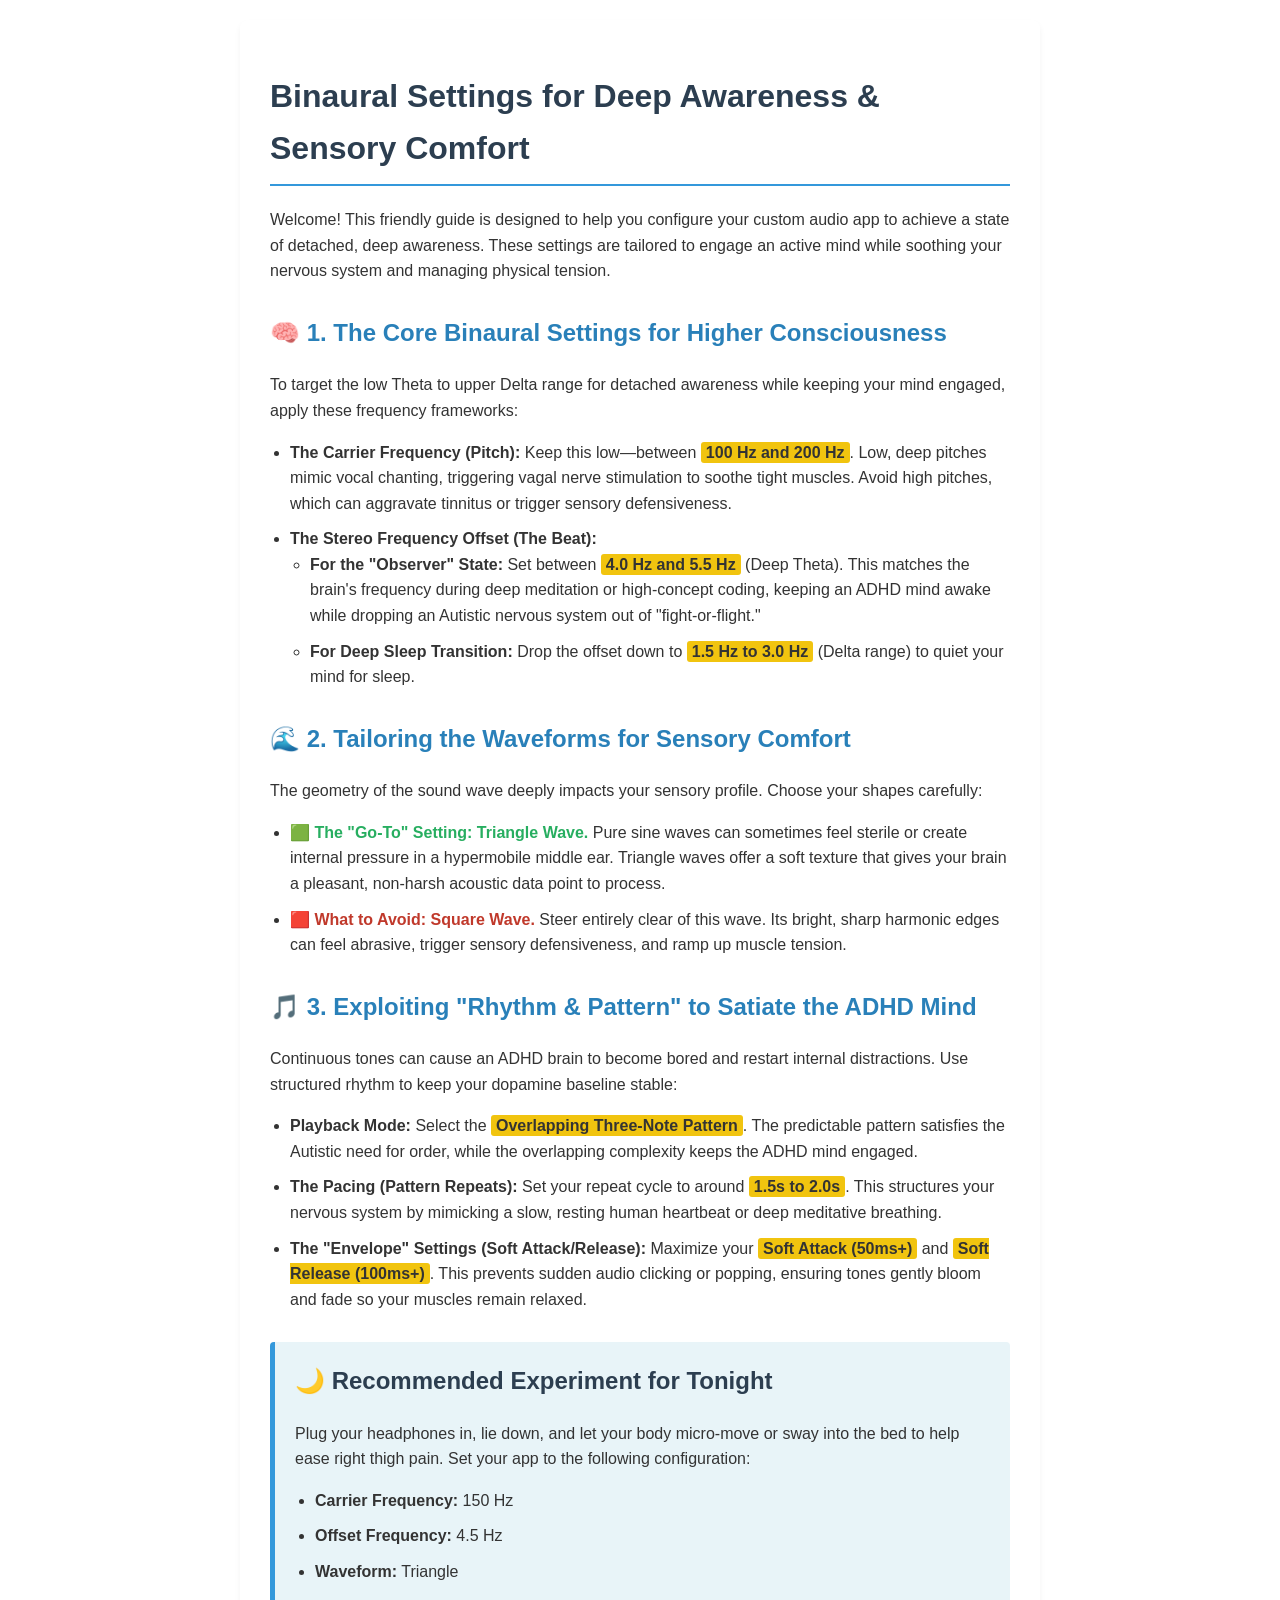
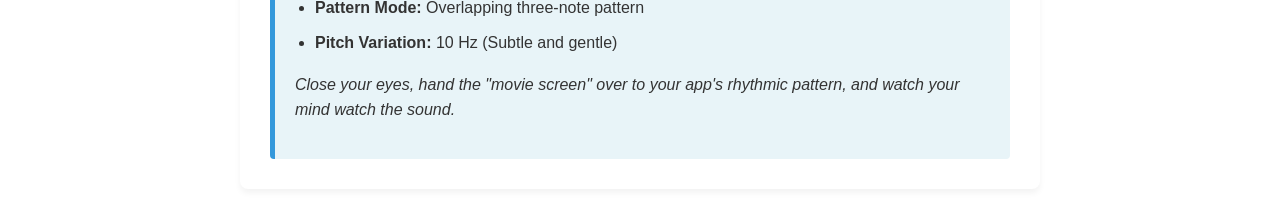
==== help.html @ 0a7e8c03 "Add files via upload" ====
<!DOCTYPE html>
<html lang="en">
<head>
    <meta charset="UTF-8">
    <meta name="viewport" content="width=device-width, initial-scale=1.0">
    <title>Binaural Audio Setup Guide</title>
    <style>
        body {
            font-family: 'Segoe UI', Tahoma, Geneva, Verdana, sans-serif;
            line-height: 1.6;
            color: #333;
            max-width: 800px;
            margin: 0 auto;
            padding: 20px;
            background-color: #f9f9fbf;
        }
        h1 {
            color: #2c3e50;
            border-bottom: 2px solid #3498db;
            padding-bottom: 10px;
        }
        h2 {
            color: #2980b9;
            margin-top: 30px;
            display: flex;
            align-items: center;
        }
        h3 {
            color: #16a085;
        }
        .container {
            background: #fff;
            padding: 30px;
            border-radius: 8px;
            box-shadow: 0 4px 6px rgba(0,0,0,0.05);
        }
        .experiment-box {
            background-color: #e8f4f8;
            border-left: 5px solid #3498db;
            padding: 20px;
            margin-top: 30px;
            border-radius: 4px;
        }
        .experiment-box h2 {
            margin-top: 0;
            color: #2c3e50;
        }
        ul {
            padding-left: 20px;
        }
        li {
            margin-bottom: 10px;
        }
        .avoid {
            color: #c0392b;
            font-weight: bold;
        }
        .go-to {
            color: #27ae60;
            font-weight: bold;
        }
        .highlight {
            background-color: #f1c40f;
            padding: 2px 5px;
            border-radius: 3px;
            font-weight: bold;
        }
    </style>
</head>
<body>

<div class="container">
    <h1>Binaural Settings for Deep Awareness & Sensory Comfort</h1>
    <p>Welcome! This friendly guide is designed to help you configure your custom audio app to achieve a state of detached, deep awareness. These settings are tailored to engage an active mind while soothing your nervous system and managing physical tension.</p>

    <h2>🧠 1. The Core Binaural Settings for Higher Consciousness</h2>
    <p>To target the low Theta to upper Delta range for detached awareness while keeping your mind engaged, apply these frequency frameworks:</p>
    <ul>
        <li><strong>The Carrier Frequency (Pitch):</strong> Keep this low—between <span class="highlight">100 Hz and 200 Hz</span>. Low, deep pitches mimic vocal chanting, triggering vagal nerve stimulation to soothe tight muscles. Avoid high pitches, which can aggravate tinnitus or trigger sensory defensiveness.</li>
        <li><strong>The Stereo Frequency Offset (The Beat):</strong> 
            <ul>
                <li><strong>For the "Observer" State:</strong> Set between <span class="highlight">4.0 Hz and 5.5 Hz</span> (Deep Theta). This matches the brain's frequency during deep meditation or high-concept coding, keeping an ADHD mind awake while dropping an Autistic nervous system out of "fight-or-flight."</li>
                <li><strong>For Deep Sleep Transition:</strong> Drop the offset down to <span class="highlight">1.5 Hz to 3.0 Hz</span> (Delta range) to quiet your mind for sleep.</li>
            </ul>
        </li>
    </ul>

    <h2>🌊 2. Tailoring the Waveforms for Sensory Comfort</h2>
    <p>The geometry of the sound wave deeply impacts your sensory profile. Choose your shapes carefully:</p>
    <ul>
        <li><span class="go-to">🟩 The "Go-To" Setting: Triangle Wave.</span> Pure sine waves can sometimes feel sterile or create internal pressure in a hypermobile middle ear. Triangle waves offer a soft texture that gives your brain a pleasant, non-harsh acoustic data point to process.</li>
        <li><span class="avoid">🟥 What to Avoid: Square Wave.</span> Steer entirely clear of this wave. Its bright, sharp harmonic edges can feel abrasive, trigger sensory defensiveness, and ramp up muscle tension.</li>
    </ul>

    <h2>🎵 3. Exploiting "Rhythm & Pattern" to Satiate the ADHD Mind</h2>
    <p>Continuous tones can cause an ADHD brain to become bored and restart internal distractions. Use structured rhythm to keep your dopamine baseline stable:</p>
    <ul>
        <li><strong>Playback Mode:</strong> Select the <span class="highlight">Overlapping Three-Note Pattern</span>. The predictable pattern satisfies the Autistic need for order, while the overlapping complexity keeps the ADHD mind engaged.</li>
        <li><strong>The Pacing (Pattern Repeats):</strong> Set your repeat cycle to around <span class="highlight">1.5s to 2.0s</span>. This structures your nervous system by mimicking a slow, resting human heartbeat or deep meditative breathing.</li>
        <li><strong>The "Envelope" Settings (Soft Attack/Release):</strong> Maximize your <span class="highlight">Soft Attack (50ms+)</span> and <span class="highlight">Soft Release (100ms+)</span>. This prevents sudden audio clicking or popping, ensuring tones gently bloom and fade so your muscles remain relaxed.</li>
    </ul>

    <div class="experiment-box">
        <h2>🌙 Recommended Experiment for Tonight</h2>
        <p>Plug your headphones in, lie down, and let your body micro-move or sway into the bed to help ease right thigh pain. Set your app to the following configuration:</p>
        <ul>
            <li><strong>Carrier Frequency:</strong> 150 Hz</li>
            <li><strong>Offset Frequency:</strong> 4.5 Hz</li>
            <li><strong>Waveform:</strong> Triangle</li>
            <li><strong>Pattern Mode:</strong> Overlapping three-note pattern</li>
            <li><strong>Pitch Variation:</strong> 10 Hz (Subtle and gentle)</li>
        </ul>
        <p><em>Close your eyes, hand the "movie screen" over to your app's rhythmic pattern, and watch your mind watch the sound.</em></p>
    </div>
</div>

</body>
</html>
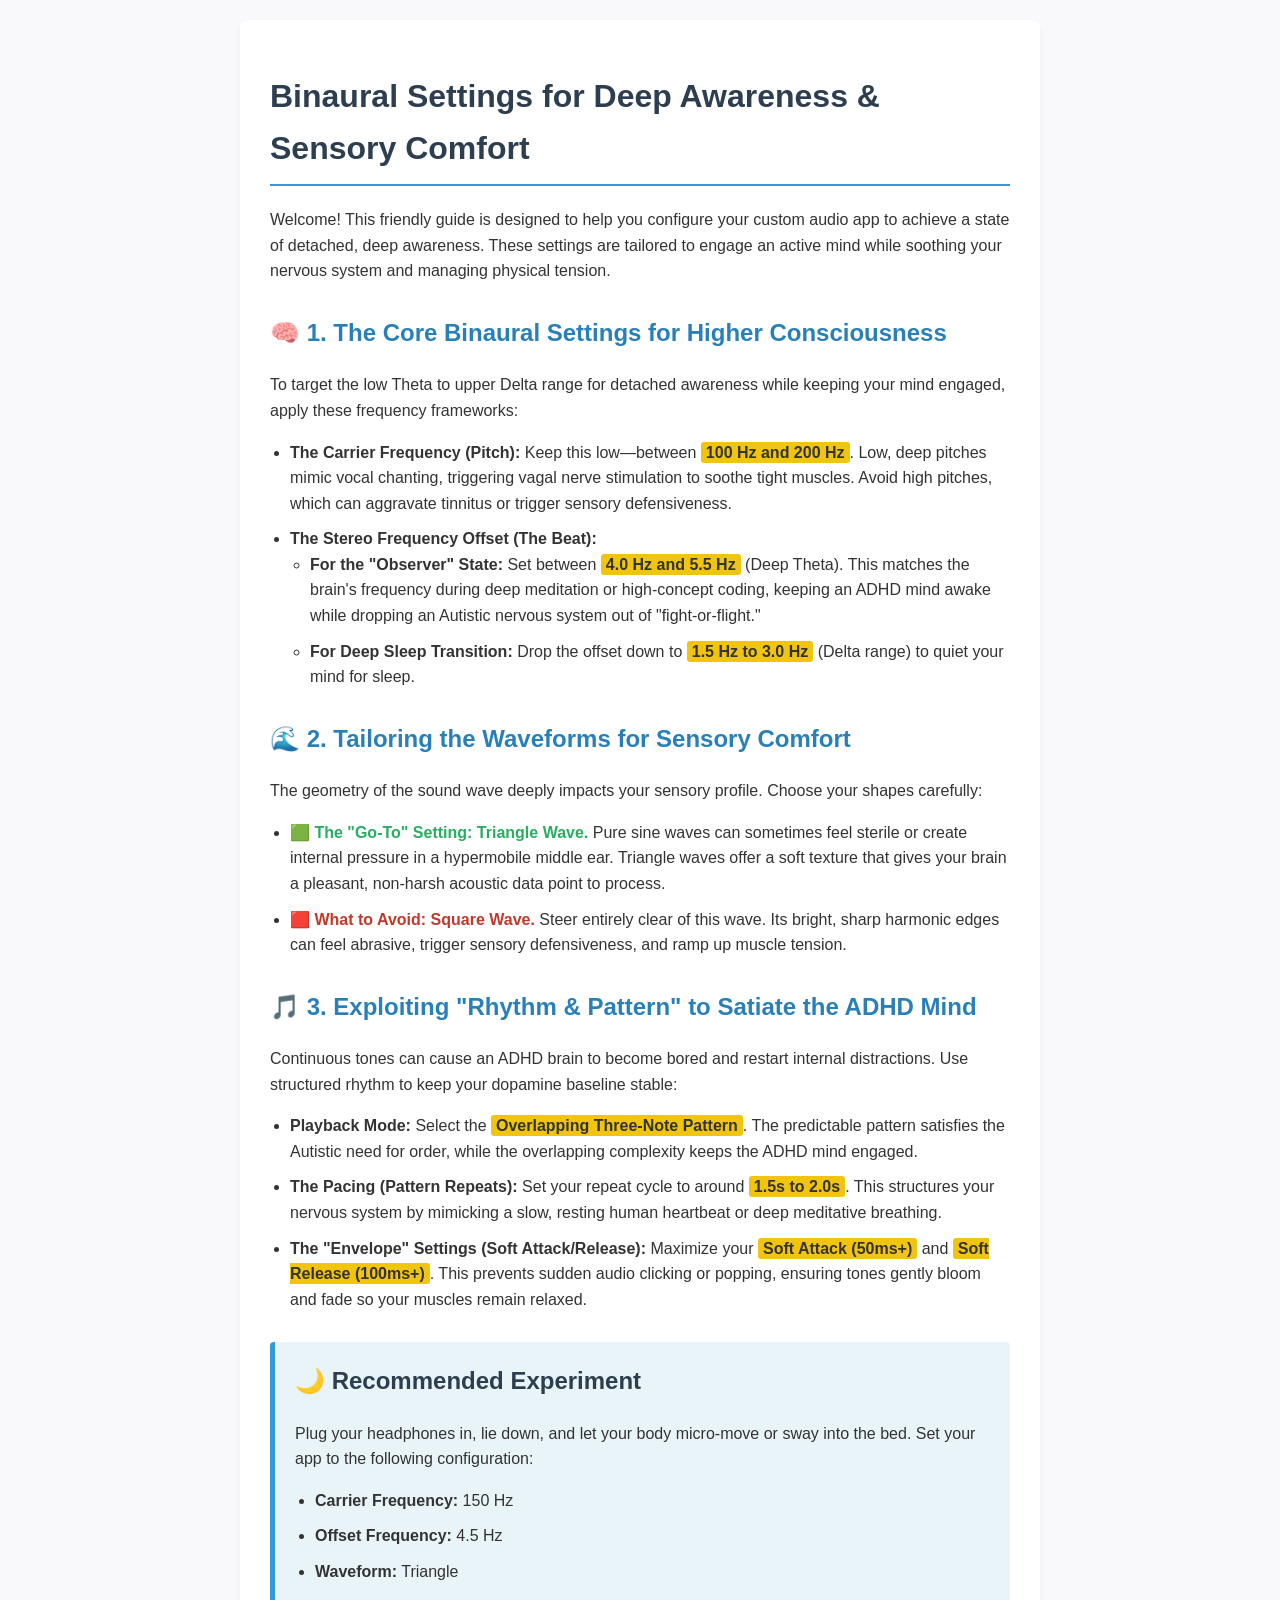
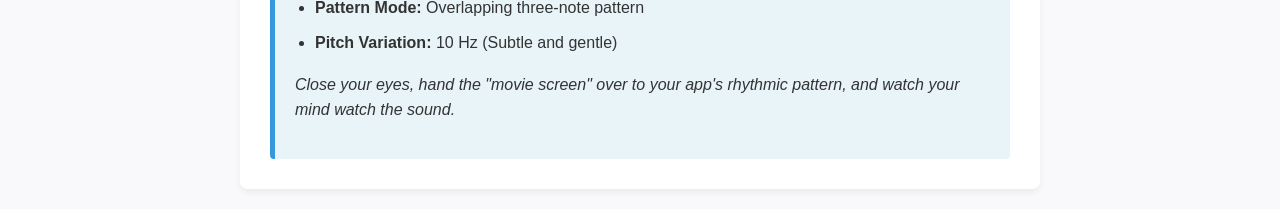
==== commit 22528562: "Add files via upload" ====
--- a/help.html
+++ b/help.html
@@ -12,7 +12,7 @@
             max-width: 800px;
             margin: 0 auto;
             padding: 20px;
-            background-color: #f9f9fbf;
+            background-color: #f9f9fb;
         }
         h1 {
             color: #2c3e50;
@@ -101,8 +101,8 @@
     </ul>
 
     <div class="experiment-box">
-        <h2>🌙 Recommended Experiment for Tonight</h2>
-        <p>Plug your headphones in, lie down, and let your body micro-move or sway into the bed to help ease right thigh pain. Set your app to the following configuration:</p>
+        <h2>🌙 Recommended Experiment</h2>
+        <p>Plug your headphones in, lie down, and let your body micro-move or sway into the bed. Set your app to the following configuration:</p>
         <ul>
             <li><strong>Carrier Frequency:</strong> 150 Hz</li>
             <li><strong>Offset Frequency:</strong> 4.5 Hz</li>
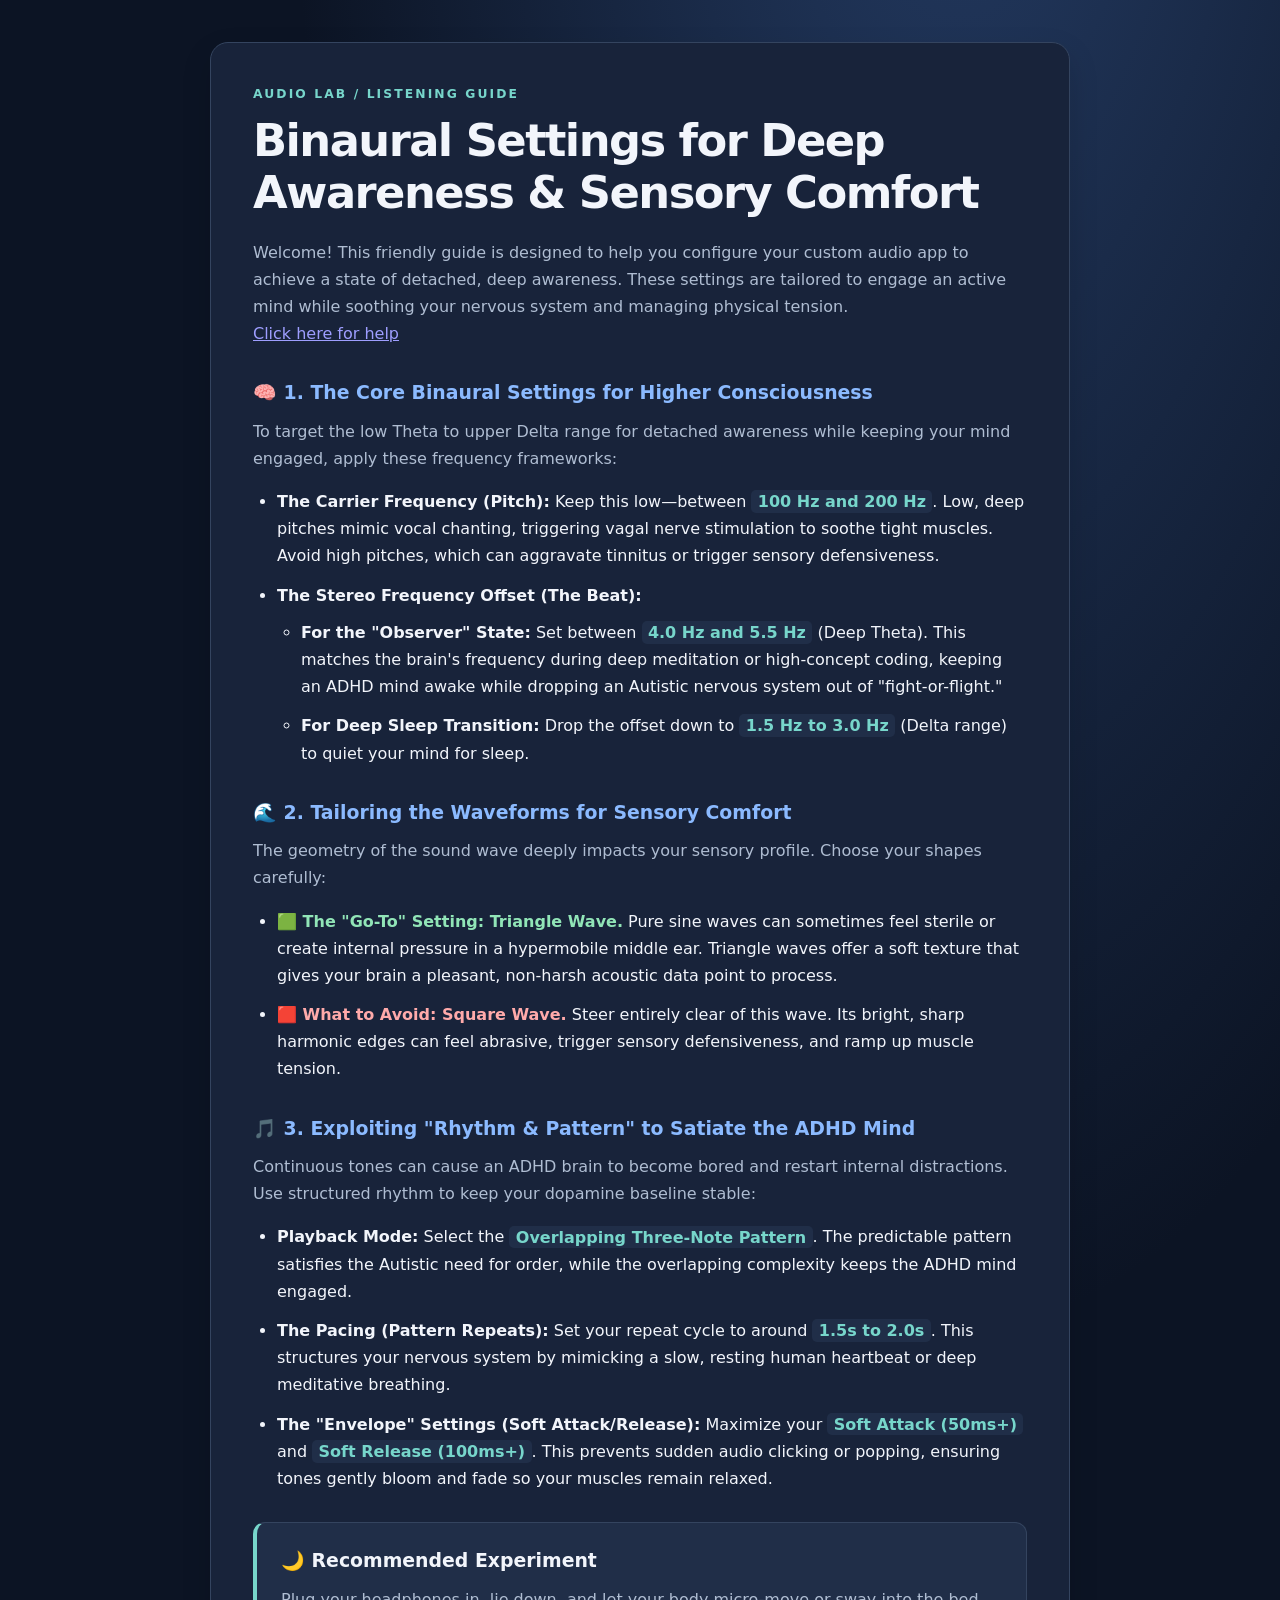
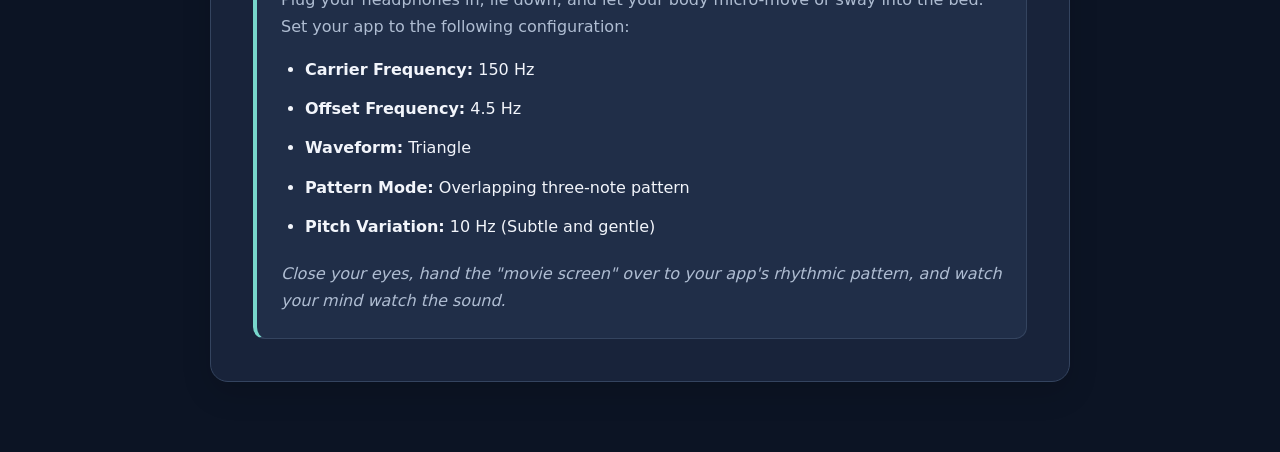
==== commit 76a1fc55: "Add files via upload" ====
--- a/help.html
+++ b/help.html
@@ -1,118 +1,63 @@
-<!DOCTYPE html>
-<html lang="en">
-<head>
-    <meta charset="UTF-8">
-    <meta name="viewport" content="width=device-width, initial-scale=1.0">
-    <title>Binaural Audio Setup Guide</title>
-    <style>
-        body {
-            font-family: 'Segoe UI', Tahoma, Geneva, Verdana, sans-serif;
-            line-height: 1.6;
-            color: #333;
-            max-width: 800px;
-            margin: 0 auto;
-            padding: 20px;
-            background-color: #f9f9fb;
-        }
-        h1 {
-            color: #2c3e50;
-            border-bottom: 2px solid #3498db;
-            padding-bottom: 10px;
-        }
-        h2 {
-            color: #2980b9;
-            margin-top: 30px;
-            display: flex;
-            align-items: center;
-        }
-        h3 {
-            color: #16a085;
-        }
-        .container {
-            background: #fff;
-            padding: 30px;
-            border-radius: 8px;
-            box-shadow: 0 4px 6px rgba(0,0,0,0.05);
-        }
-        .experiment-box {
-            background-color: #e8f4f8;
-            border-left: 5px solid #3498db;
-            padding: 20px;
-            margin-top: 30px;
-            border-radius: 4px;
-        }
-        .experiment-box h2 {
-            margin-top: 0;
-            color: #2c3e50;
-        }
-        ul {
-            padding-left: 20px;
-        }
-        li {
-            margin-bottom: 10px;
-        }
-        .avoid {
-            color: #c0392b;
-            font-weight: bold;
-        }
-        .go-to {
-            color: #27ae60;
-            font-weight: bold;
-        }
-        .highlight {
-            background-color: #f1c40f;
-            padding: 2px 5px;
-            border-radius: 3px;
-            font-weight: bold;
-        }
-    </style>
-</head>
-<body>
-
-<div class="container">
-    <h1>Binaural Settings for Deep Awareness & Sensory Comfort</h1>
-    <p>Welcome! This friendly guide is designed to help you configure your custom audio app to achieve a state of detached, deep awareness. These settings are tailored to engage an active mind while soothing your nervous system and managing physical tension.</p>
-
-    <h2>🧠 1. The Core Binaural Settings for Higher Consciousness</h2>
-    <p>To target the low Theta to upper Delta range for detached awareness while keeping your mind engaged, apply these frequency frameworks:</p>
-    <ul>
-        <li><strong>The Carrier Frequency (Pitch):</strong> Keep this low—between <span class="highlight">100 Hz and 200 Hz</span>. Low, deep pitches mimic vocal chanting, triggering vagal nerve stimulation to soothe tight muscles. Avoid high pitches, which can aggravate tinnitus or trigger sensory defensiveness.</li>
-        <li><strong>The Stereo Frequency Offset (The Beat):</strong> 
-            <ul>
-                <li><strong>For the "Observer" State:</strong> Set between <span class="highlight">4.0 Hz and 5.5 Hz</span> (Deep Theta). This matches the brain's frequency during deep meditation or high-concept coding, keeping an ADHD mind awake while dropping an Autistic nervous system out of "fight-or-flight."</li>
-                <li><strong>For Deep Sleep Transition:</strong> Drop the offset down to <span class="highlight">1.5 Hz to 3.0 Hz</span> (Delta range) to quiet your mind for sleep.</li>
-            </ul>
-        </li>
-    </ul>
-
-    <h2>🌊 2. Tailoring the Waveforms for Sensory Comfort</h2>
-    <p>The geometry of the sound wave deeply impacts your sensory profile. Choose your shapes carefully:</p>
-    <ul>
-        <li><span class="go-to">🟩 The "Go-To" Setting: Triangle Wave.</span> Pure sine waves can sometimes feel sterile or create internal pressure in a hypermobile middle ear. Triangle waves offer a soft texture that gives your brain a pleasant, non-harsh acoustic data point to process.</li>
-        <li><span class="avoid">🟥 What to Avoid: Square Wave.</span> Steer entirely clear of this wave. Its bright, sharp harmonic edges can feel abrasive, trigger sensory defensiveness, and ramp up muscle tension.</li>
-    </ul>
-
-    <h2>🎵 3. Exploiting "Rhythm & Pattern" to Satiate the ADHD Mind</h2>
-    <p>Continuous tones can cause an ADHD brain to become bored and restart internal distractions. Use structured rhythm to keep your dopamine baseline stable:</p>
-    <ul>
-        <li><strong>Playback Mode:</strong> Select the <span class="highlight">Overlapping Three-Note Pattern</span>. The predictable pattern satisfies the Autistic need for order, while the overlapping complexity keeps the ADHD mind engaged.</li>
-        <li><strong>The Pacing (Pattern Repeats):</strong> Set your repeat cycle to around <span class="highlight">1.5s to 2.0s</span>. This structures your nervous system by mimicking a slow, resting human heartbeat or deep meditative breathing.</li>
-        <li><strong>The "Envelope" Settings (Soft Attack/Release):</strong> Maximize your <span class="highlight">Soft Attack (50ms+)</span> and <span class="highlight">Soft Release (100ms+)</span>. This prevents sudden audio clicking or popping, ensuring tones gently bloom and fade so your muscles remain relaxed.</li>
-    </ul>
-
-    <div class="experiment-box">
-        <h2>🌙 Recommended Experiment</h2>
-        <p>Plug your headphones in, lie down, and let your body micro-move or sway into the bed. Set your app to the following configuration:</p>
-        <ul>
-            <li><strong>Carrier Frequency:</strong> 150 Hz</li>
-            <li><strong>Offset Frequency:</strong> 4.5 Hz</li>
-            <li><strong>Waveform:</strong> Triangle</li>
-            <li><strong>Pattern Mode:</strong> Overlapping three-note pattern</li>
-            <li><strong>Pitch Variation:</strong> 10 Hz (Subtle and gentle)</li>
-        </ul>
-        <p><em>Close your eyes, hand the "movie screen" over to your app's rhythmic pattern, and watch your mind watch the sound.</em></p>
-    </div>
-</div>
-
-</body>
+<!DOCTYPE html>
+<html lang="en">
+<head>
+    <meta charset="UTF-8">
+    <meta name="viewport" content="width=device-width, initial-scale=1.0">
+    <title>Binaural Audio Setup Guide</title>
+    <link rel="stylesheet" href="./css/app.css">
+    <link rel="stylesheet" href="./css/help.css">
+</head>
+<body>
+
+<main class="help-page">
+  <article class="panel help-card">
+    <div class="eyebrow">Audio Lab / Listening Guide</div>
+    <h1>Binaural Settings for Deep Awareness & Sensory Comfort</h1>
+    <p>Welcome! This friendly guide is designed to help you configure your custom audio app to achieve a state of detached, deep awareness. These settings are tailored to engage an active mind while soothing your nervous system and managing physical tension.
+        <br/><a href="./help.html">Click here for help</a>
+    </p>
+
+    <h2>🧠 1. The Core Binaural Settings for Higher Consciousness</h2>
+    <p>To target the low Theta to upper Delta range for detached awareness while keeping your mind engaged, apply these frequency frameworks:</p>
+    <ul>
+        <li><strong>The Carrier Frequency (Pitch):</strong> Keep this low—between <span class="highlight">100 Hz and 200 Hz</span>. Low, deep pitches mimic vocal chanting, triggering vagal nerve stimulation to soothe tight muscles. Avoid high pitches, which can aggravate tinnitus or trigger sensory defensiveness.</li>
+        <li><strong>The Stereo Frequency Offset (The Beat):</strong> 
+            <ul>
+                <li><strong>For the "Observer" State:</strong> Set between <span class="highlight">4.0 Hz and 5.5 Hz</span> (Deep Theta). This matches the brain's frequency during deep meditation or high-concept coding, keeping an ADHD mind awake while dropping an Autistic nervous system out of "fight-or-flight."</li>
+                <li><strong>For Deep Sleep Transition:</strong> Drop the offset down to <span class="highlight">1.5 Hz to 3.0 Hz</span> (Delta range) to quiet your mind for sleep.</li>
+            </ul>
+        </li>
+    </ul>
+
+    <h2>🌊 2. Tailoring the Waveforms for Sensory Comfort</h2>
+    <p>The geometry of the sound wave deeply impacts your sensory profile. Choose your shapes carefully:</p>
+    <ul>
+        <li><span class="go-to">🟩 The "Go-To" Setting: Triangle Wave.</span> Pure sine waves can sometimes feel sterile or create internal pressure in a hypermobile middle ear. Triangle waves offer a soft texture that gives your brain a pleasant, non-harsh acoustic data point to process.</li>
+        <li><span class="avoid">🟥 What to Avoid: Square Wave.</span> Steer entirely clear of this wave. Its bright, sharp harmonic edges can feel abrasive, trigger sensory defensiveness, and ramp up muscle tension.</li>
+    </ul>
+
+    <h2>🎵 3. Exploiting "Rhythm & Pattern" to Satiate the ADHD Mind</h2>
+    <p>Continuous tones can cause an ADHD brain to become bored and restart internal distractions. Use structured rhythm to keep your dopamine baseline stable:</p>
+    <ul>
+        <li><strong>Playback Mode:</strong> Select the <span class="highlight">Overlapping Three-Note Pattern</span>. The predictable pattern satisfies the Autistic need for order, while the overlapping complexity keeps the ADHD mind engaged.</li>
+        <li><strong>The Pacing (Pattern Repeats):</strong> Set your repeat cycle to around <span class="highlight">1.5s to 2.0s</span>. This structures your nervous system by mimicking a slow, resting human heartbeat or deep meditative breathing.</li>
+        <li><strong>The "Envelope" Settings (Soft Attack/Release):</strong> Maximize your <span class="highlight">Soft Attack (50ms+)</span> and <span class="highlight">Soft Release (100ms+)</span>. This prevents sudden audio clicking or popping, ensuring tones gently bloom and fade so your muscles remain relaxed.</li>
+    </ul>
+
+    <div class="experiment-box">
+        <h2>🌙 Recommended Experiment</h2>
+        <p>Plug your headphones in, lie down, and let your body micro-move or sway into the bed. Set your app to the following configuration:</p>
+        <ul>
+            <li><strong>Carrier Frequency:</strong> 150 Hz</li>
+            <li><strong>Offset Frequency:</strong> 4.5 Hz</li>
+            <li><strong>Waveform:</strong> Triangle</li>
+            <li><strong>Pattern Mode:</strong> Overlapping three-note pattern</li>
+            <li><strong>Pitch Variation:</strong> 10 Hz (Subtle and gentle)</li>
+        </ul>
+        <p><em>Close your eyes, hand the "movie screen" over to your app's rhythmic pattern, and watch your mind watch the sound.</em></p>
+    </div>
+  </article>
+</main>
+
+</body>
 </html>
--- a/css/app.css
+++ b/css/app.css
@@ -0,0 +1 @@
+:root{color-scheme:dark;--bg:#0c1424;--panel:#18233a;--panel2:#202e48;--line:#34445f;--text:#f2f5fb;--muted:#afbdd2;--accent:#77d6cb;--blue:#8bbaff}*{box-sizing:border-box}body{margin:0;background:radial-gradient(ellipse at 75% -20%,#253d66 0,transparent 50%),var(--bg);color:var(--text);font:16px/1.5 system-ui,-apple-system,Segoe UI,sans-serif}main{max-width:970px;margin:auto;padding:42px 20px 70px}h1{font-size:clamp(2.2rem,5vw,3.7rem);letter-spacing:-.045em;line-height:1.1;margin:10px 0}h2{font-size:1.1rem;margin:0 0 18px}p{color:var(--muted)}.eyebrow{font-size:.77rem;text-transform:uppercase;letter-spacing:.17em;font-weight:800;color:var(--accent)}.intro{max-width:620px;margin-bottom:30px}.grid{display:grid;grid-template-columns:repeat(2,minmax(0,1fr));gap:18px}.panel{background:var(--panel);border:1px solid var(--line);padding:24px;border-radius:18px;box-shadow:0 12px 30px #0002}.wide{grid-column:1/-1}.control{margin:18px 0}.control>label,.range-heading{display:flex;align-items:center;justify-content:space-between;gap:10px;font-weight:650}.number{font-variant-numeric:tabular-nums;color:var(--accent);font-weight:700}input[type=range]{width:100%;margin:10px 0;accent-color:var(--accent);cursor:pointer}select{background:var(--panel2);color:var(--text);border:1px solid var(--line);border-radius:9px;padding:11px 13px;font:inherit;width:100%;margin-top:9px}button{font:inherit;border:1px solid var(--line);background:var(--panel2);color:var(--text);border-radius:10px;padding:11px 20px;cursor:pointer;font-weight:700}button:hover:not(:disabled){border-color:var(--accent)}button:disabled{opacity:.4;cursor:not-allowed}.primary{background:var(--accent);color:#102329;border-color:var(--accent)}.actions{display:flex;align-items:center;gap:12px;flex-wrap:wrap;margin-top:22px}.status{font-size:.9rem;color:var(--muted)}.status.playing{color:var(--accent)}.frequencies{display:grid;grid-template-columns:1fr 1fr;gap:14px}.frequency{background:var(--panel2);border-radius:12px;padding:15px}.frequency small{display:block;color:var(--muted);margin-bottom:5px}.frequency strong{font-size:1.45rem;letter-spacing:-.03em}.tip{font-size:.85rem;color:var(--muted);margin-top:15px}.chipline{display:flex;gap:9px;flex-wrap:wrap}.chipline button{font-size:.8rem;padding:8px 12px}.check{display:flex;align-items:center;gap:12px;margin-top:16px}.check input{width:19px;height:19px;accent-color:var(--accent)}.check label{cursor:pointer}.warning{background:#372735;color:#ffe1e3;border:1px solid #815468;border-radius:10px;padding:12px;margin-top:14px}footer{padding:20px 0;color:var(--muted);font-size:.88rem}@media(max-width:670px){.grid{grid-template-columns:1fr}.wide{grid-column:auto}.panel{padding:19px}main{padding-top:25px}}
--- a/css/help.css
+++ b/css/help.css
@@ -0,0 +1,19 @@
+/* Help-page-only styling. app.css supplies the shared Audio Lab theme. */
+.help-page { max-width: 970px; margin: 0 auto; padding: 42px 20px 70px; }
+.help-card { max-width: 860px; margin: 0 auto; padding: clamp(22px, 4vw, 42px); }
+.help-card h1 { margin: 12px 0 20px; font-size: clamp(1.8rem, 4vw, 2.8rem); line-height: 1.15; letter-spacing: -.035em; }
+.help-card h2 { margin: 32px 0 12px; color: var(--blue); font-size: 1.18rem; line-height: 1.4; }
+.help-card h3 { color: var(--accent); }
+.help-card p, .help-card li { line-height: 1.7; }
+.help-card p { margin: 0 0 16px; }
+.help-card ul { padding-left: 24px; margin: 12px 0 20px; }
+.help-card li { margin-bottom: 12px; }
+.help-card li ul { margin-top: 10px; }
+.help-card strong { color: var(--text); }
+.help-card .highlight { display: inline; padding: .12em .4em; border-radius: 5px; background: var(--panel2); color: var(--accent); font-weight: 700; box-decoration-break: clone; -webkit-box-decoration-break: clone; }
+.help-card .go-to { color: #91e5b7; font-weight: 700; }
+.help-card .avoid { color: #ffaaaa; font-weight: 700; }
+.help-card .experiment-box { margin-top: 30px; padding: 24px; background: var(--panel2); border: 1px solid var(--line); border-left: 4px solid var(--accent); border-radius: 12px; }
+.help-card .experiment-box h2 { color: var(--text); margin: 0 0 12px; }
+.help-card .experiment-box p:last-child { margin-bottom: 0; }
+@media (max-width: 670px) { .help-page { padding: 24px 14px 50px; } .help-card { padding: 22px 18px; } .help-card ul { padding-left: 19px; } .help-card .experiment-box { padding: 18px; } }
